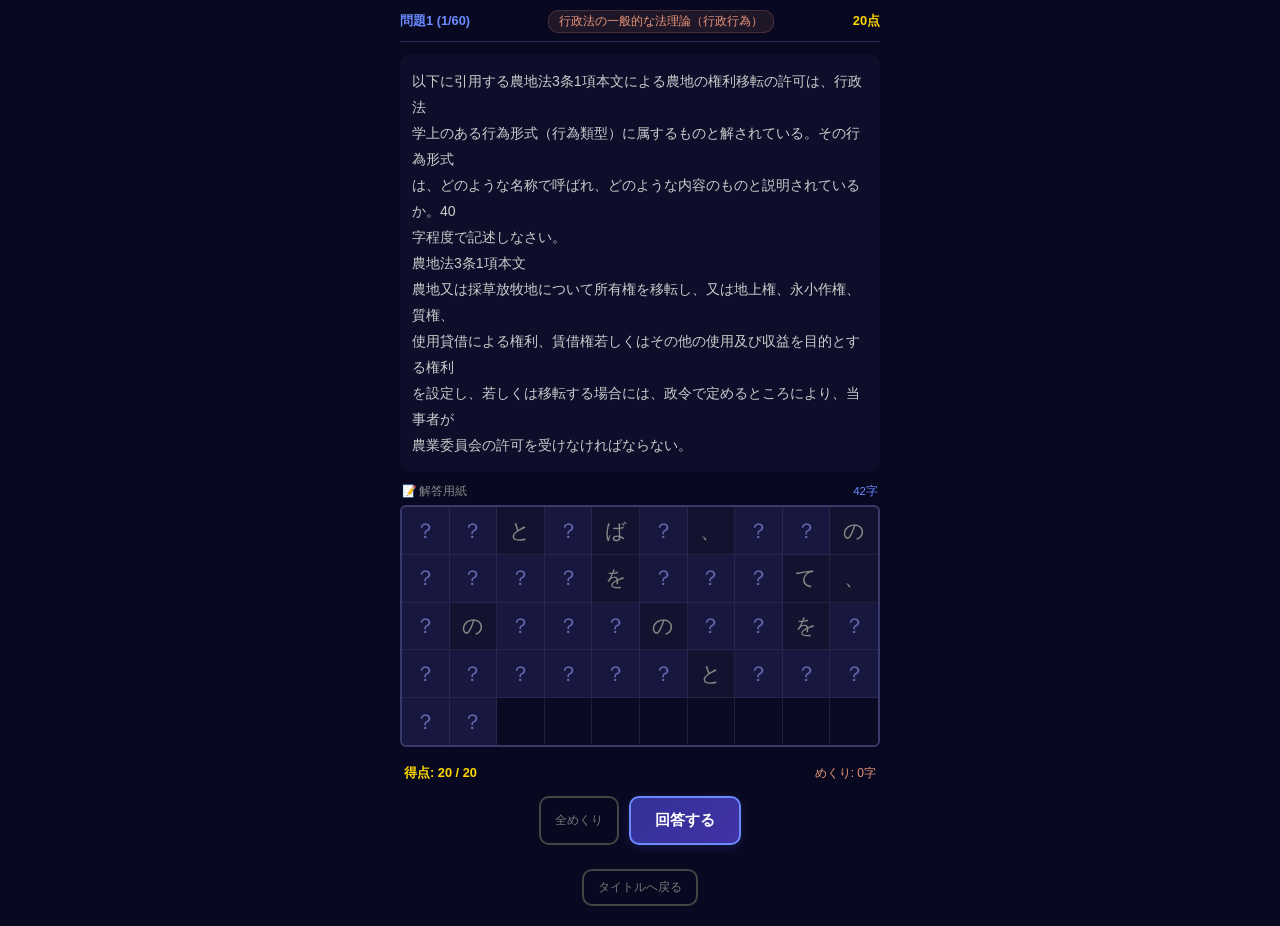
==== kijutsushiki_v2.html @ 8e0cc391 "feat: 記述式モード・多肢選択モードのUI統合および問題データの追加" ====
<!DOCTYPE html>
<html lang="ja">
<head>
<meta charset="UTF-8">
<meta name="viewport" content="width=device-width, initial-scale=1.0, maximum-scale=1.0, user-scalable=no">
<title>記述式 - プロトタイプv2</title>
<style>
* { margin: 0; padding: 0; box-sizing: border-box; }

:root {
    --bg-deep: #080820;
    --bg-card: rgba(15, 15, 45, 0.9);
    --bg-subtle: rgba(255,255,255,0.03);
    --border: #2a2a5a;
    --border-light: #3a3a6a;
    --text: #d8d8e8;
    --text-dim: #888;
    --text-faint: #555;
    --accent: #6a8aff;
    --accent-dim: #4a4a8a;
    --gold: #ffd700;
    --green: #4caf50;
    --green-dim: rgba(76, 175, 80, 0.15);
    --orange: #e9967a;
    --red: #ff6b6b;
    --particle-bg: rgba(255,255,255,0.02);
}

body {
    background: var(--bg-deep);
    color: var(--text);
    font-family: 'Hiragino Kaku Gothic ProN', 'Noto Sans JP', sans-serif;
    min-height: 100vh;
    min-height: 100dvh;
    overflow-x: hidden;
}

/* ========== SCREEN CONTAINER ========== */
.screen {
    display: none;
    max-width: 500px;
    margin: 0 auto;
    padding: 0 10px;
}
.screen.active { display: block; }

/* ========== HEADER ========== */
.q-header {
    position: sticky;
    top: 0;
    z-index: 10;
    background: var(--bg-deep);
    padding: 10px 0 8px;
    border-bottom: 1px solid var(--border);
    display: flex;
    justify-content: space-between;
    align-items: center;
}

.q-header .q-num {
    font-size: 0.8rem;
    color: var(--accent);
    font-weight: bold;
}

.q-header .q-cat {
    font-size: 0.75rem;
    color: var(--orange);
    background: rgba(233, 150, 122, 0.1);
    padding: 2px 10px;
    border-radius: 10px;
    border: 1px solid rgba(233, 150, 122, 0.2);
}

.q-header .q-score {
    font-size: 0.8rem;
    color: var(--gold);
    font-weight: bold;
}

/* ========== 問題文 ========== */
.q-text-box {
    margin: 12px 0;
    padding: 14px 12px;
    background: var(--bg-card);
    border-radius: 10px;
    font-size: 0.88rem;
    line-height: 1.85;
    color: #ccc;
}

.q-text-box .q-instruction {
    display: block;
    margin-top: 8px;
    font-size: 0.8rem;
    color: var(--accent);
    font-style: italic;
}

/* ========== 作文用紙（解答グリッド） ========== */
.sheet-area {
    margin: 0 0 10px;
}

.sheet-label {
    display: flex;
    justify-content: space-between;
    align-items: center;
    font-size: 0.72rem;
    color: var(--text-dim);
    margin-bottom: 6px;
    padding: 0 2px;
}

.sheet-label .char-info {
    color: var(--accent);
}

.grid-wrap {
    border: 2px solid var(--border-light);
    border-radius: 6px;
    overflow: hidden;
    background: var(--bg-card);
}

.grid {
    display: flex;
    flex-wrap: wrap;
}

.cell {
    width: calc(100% / 10);
    aspect-ratio: 1;
    display: flex;
    align-items: center;
    justify-content: center;
    font-size: clamp(0.9rem, 4vw, 1.3rem);
    border-right: 1px solid rgba(60, 60, 100, 0.4);
    border-bottom: 1px solid rgba(60, 60, 100, 0.4);
    position: relative;
    cursor: default;
    user-select: none;
    transition: all 0.2s;
    color: var(--text);
}

/* 行番号の区切り線 */
.cell:nth-child(10n) {
    border-right: none;
}

/* 最終行の下線を消す */
.grid > .cell:nth-last-child(-n+10) {
    border-bottom: none;
}

/* リード文 */
.cell.lead {
    color: #999;
    background: rgba(255,255,255, 0.015);
}

/* 助詞（最初から見える） */
.cell.particle {
    color: #888;
    background: var(--particle-bg);
}

/* 隠れマス */
.cell.hidden {
    color: #6666aa;
    background: rgba(40, 40, 100, 0.35);
    cursor: pointer;
}

.cell.hidden:active {
    background: rgba(70, 70, 140, 0.5);
}

/* めくったマス */
.cell.revealed {
    color: var(--gold);
    background: rgba(255, 215, 0, 0.06);
    animation: revealPop 0.25s ease;
}

@keyframes revealPop {
    0% { transform: scale(0.8); opacity: 0; }
    60% { transform: scale(1.1); }
    100% { transform: scale(1); opacity: 1; }
}

/* 採点キーワードのマス（下線付き） */
.cell.kw {
    border-bottom: 2px solid transparent;
}
.cell.kw.revealed {
    border-bottom-color: var(--green);
}

/* 空マス */
.cell.empty {
    background: rgba(8, 8, 30, 0.6);
    cursor: default;
}

/* ========== 得点 / めくり情報 ========== */
.info-bar {
    display: flex;
    justify-content: space-between;
    align-items: center;
    padding: 8px 4px;
    font-size: 0.8rem;
}

.info-bar .score-part {
    color: var(--gold);
    font-weight: bold;
}

.info-bar .reveal-part {
    color: var(--orange);
    font-size: 0.75rem;
}

/* ========== ボタン群 ========== */
.btn-area {
    display: flex;
    gap: 10px;
    justify-content: center;
    padding: 6px 0 24px;
}

.btn {
    padding: 12px 24px;
    border: 2px solid var(--accent-dim);
    background: rgba(40, 40, 100, 0.5);
    color: var(--text);
    border-radius: 10px;
    font-size: 0.95rem;
    cursor: pointer;
    transition: all 0.15s;
    font-family: inherit;
    -webkit-tap-highlight-color: transparent;
}

.btn:active {
    transform: scale(0.96);
}

.btn.primary {
    background: linear-gradient(135deg, rgba(60,60,180,0.8), rgba(80,60,200,0.8));
    border-color: var(--accent);
    color: #fff;
    font-weight: bold;
    box-shadow: 0 2px 12px rgba(100, 100, 255, 0.2);
}

.btn.ghost {
    font-size: 0.78rem;
    padding: 8px 14px;
    border-color: #444;
    color: #777;
    background: transparent;
}

/* ================================================================ */
/* =================== 解説画面 (Result Screen) =================== */
/* ================================================================ */

.result-wrap {
    padding-bottom: 40px;
}

/* --- スコアヘッダー --- */
.result-score-header {
    text-align: center;
    padding: 20px 0 16px;
}

.result-big-score {
    font-size: 3rem;
    font-weight: 900;
    background: linear-gradient(180deg, #ffd700 0%, #ff9500 100%);
    -webkit-background-clip: text;
    -webkit-text-fill-color: transparent;
    line-height: 1;
}

.result-big-score .denom {
    font-size: 1.2rem;
    -webkit-text-fill-color: #666;
}

.result-grade {
    font-size: 0.9rem;
    margin-top: 6px;
    padding: 3px 16px;
    border-radius: 12px;
    display: inline-block;
}

.result-grade.excellent {
    color: var(--gold);
    background: rgba(255, 215, 0, 0.1);
    border: 1px solid rgba(255, 215, 0, 0.2);
}

.result-grade.good {
    color: var(--green);
    background: var(--green-dim);
    border: 1px solid rgba(76, 175, 80, 0.2);
}

.result-grade.fair {
    color: var(--orange);
    background: rgba(233, 150, 122, 0.1);
    border: 1px solid rgba(233, 150, 122, 0.2);
}

.result-grade.poor {
    color: var(--red);
    background: rgba(255, 107, 107, 0.1);
    border: 1px solid rgba(255, 107, 107, 0.2);
}

/* --- 統計カード --- */
.stats-cards {
    display: flex;
    gap: 8px;
    margin: 12px 0 16px;
}

.stat-card {
    flex: 1;
    text-align: center;
    padding: 10px 4px;
    background: var(--bg-card);
    border-radius: 10px;
    border: 1px solid var(--border);
}

.stat-card .sv {
    font-size: 1.3rem;
    font-weight: bold;
}

.stat-card .sv.gold { color: var(--gold); }
.stat-card .sv.green { color: var(--green); }
.stat-card .sv.red { color: var(--red); }

.stat-card .sl {
    font-size: 0.65rem;
    color: var(--text-dim);
    margin-top: 2px;
}

/* --- セクションタイトル --- */
.sec-title {
    font-size: 0.78rem;
    color: var(--accent);
    font-weight: bold;
    padding: 12px 0 6px;
    border-bottom: 1px solid var(--border);
    margin-bottom: 10px;
    display: flex;
    align-items: center;
    gap: 6px;
}

.sec-title .sec-icon {
    font-size: 0.9rem;
}

/* --- 問題文（解説画面） --- */
.r-question {
    font-size: 0.82rem;
    line-height: 1.7;
    color: #aaa;
    padding: 10px 12px;
    background: var(--bg-card);
    border-radius: 8px;
    margin-bottom: 16px;
}

/* --- 模範解答 --- */
.r-model-answer {
    padding: 14px;
    background: var(--bg-card);
    border-radius: 10px;
    font-size: 0.95rem;
    line-height: 1.9;
    color: #e8e8e8;
    margin-bottom: 16px;
    position: relative;
}

.r-model-answer .kw-mark {
    color: var(--green);
    font-weight: bold;
    border-bottom: 2px solid var(--green);
    padding-bottom: 1px;
}

.r-model-answer .lead-mark {
    color: #999;
}

/* --- 採点基準カード --- */
.criteria-list {
    display: flex;
    flex-direction: column;
    gap: 8px;
    margin-bottom: 16px;
}

.criteria-card {
    display: flex;
    align-items: center;
    gap: 10px;
    padding: 12px;
    background: var(--bg-card);
    border-radius: 10px;
    border: 1px solid var(--border);
    transition: border-color 0.3s;
}

.criteria-card.hit {
    border-color: var(--green);
    background: rgba(76, 175, 80, 0.05);
}

.criteria-card.miss {
    border-color: var(--red);
    background: rgba(255, 107, 107, 0.03);
}

.criteria-card .c-status {
    width: 28px;
    height: 28px;
    border-radius: 50%;
    display: flex;
    align-items: center;
    justify-content: center;
    font-size: 0.9rem;
    flex-shrink: 0;
}

.criteria-card.hit .c-status {
    background: var(--green-dim);
    color: var(--green);
}

.criteria-card.miss .c-status {
    background: rgba(255, 107, 107, 0.1);
    color: var(--red);
}

.criteria-card .c-body {
    flex: 1;
    min-width: 0;
}

.criteria-card .c-keyword {
    font-size: 0.9rem;
    font-weight: bold;
    color: #ddd;
    word-break: break-all;
}

.criteria-card.hit .c-keyword {
    color: var(--green);
}

.criteria-card .c-desc {
    font-size: 0.7rem;
    color: var(--text-dim);
    margin-top: 2px;
}

.criteria-card .c-pts {
    font-size: 1rem;
    font-weight: bold;
    color: var(--gold);
    flex-shrink: 0;
    min-width: 36px;
    text-align: right;
}

.criteria-card.miss .c-pts {
    color: var(--text-faint);
    text-decoration: line-through;
}

/* --- 解説テキスト --- */
.r-explanation {
    padding: 12px;
    background: rgba(100, 138, 255, 0.05);
    border-radius: 10px;
    border: 1px solid rgba(100, 138, 255, 0.15);
    font-size: 0.82rem;
    line-height: 1.8;
    color: #bbb;
    margin-bottom: 16px;
}

.r-explanation .exp-point {
    color: var(--accent);
    font-weight: bold;
}

/* --- 採点者の目 --- */
.r-scorer-note {
    padding: 14px;
    background: rgba(233, 150, 122, 0.06);
    border-radius: 10px;
    border: 1px solid rgba(233, 150, 122, 0.15);
    font-size: 0.8rem;
    line-height: 1.75;
    color: #bbb;
    margin-bottom: 16px;
    position: relative;
}

.r-scorer-note .scorer-label {
    display: inline-block;
    background: var(--orange);
    color: #1a1a2e;
    font-size: 0.7rem;
    font-weight: bold;
    padding: 2px 10px;
    border-radius: 6px;
    margin-bottom: 8px;
}

/* --- 出典 --- */
.r-source {
    font-size: 0.72rem;
    color: var(--text-faint);
    text-align: right;
    margin-bottom: 20px;
}

/* --- 解説画面ボタン --- */
.result-btn-area {
    display: flex;
    gap: 10px;
    justify-content: center;
    padding: 10px 0 30px;
}

/* ========== ユーティリティ ========== */
.util-hidden { display: none !important; }

/* ========== スクロールバー ========== */
::-webkit-scrollbar { width: 4px; }
::-webkit-scrollbar-track { background: transparent; }
::-webkit-scrollbar-thumb { background: #333; border-radius: 2px; }
</style>
</head>
<body>

<!-- ============================================== -->
<!-- ============= 問題画面 ======================= -->
<!-- ============================================== -->
<div class="screen active" id="question-screen">

    <div class="q-header">
        <span class="q-num" id="q-num">Q.1 / 3</span>
        <span class="q-cat" id="q-cat">行政法</span>
        <span class="q-score" id="q-score-live">20点</span>
    </div>

    <div class="q-text-box" id="q-text">
        <!-- 問題文がここに入る -->
    </div>

    <div class="sheet-area">
        <div class="sheet-label">
            <span>📝 解答用紙</span>
            <span class="char-info" id="char-info">40字</span>
        </div>
        <div class="grid-wrap">
            <div class="grid" id="answer-grid">
                <!-- セルがここに生成される -->
            </div>
        </div>
    </div>

    <div class="info-bar">
        <span class="score-part">得点: <span id="live-score">20</span> / 20</span>
        <span class="reveal-part">めくり: <span id="reveal-count">0</span>字</span>
    </div>

    <div class="btn-area">
        <button class="btn ghost" id="btn-peek">全めくり</button>
        <button class="btn primary" id="btn-answer">回答する</button>
    </div>
    <div style="text-align:center; padding-bottom: 20px;">
        <button class="btn ghost" onclick="window.location.href='index.html'">タイトルへ戻る</button>
    </div>
</div>

<!-- ============================================== -->
<!-- ============= 解説画面 ======================= -->
<!-- ============================================== -->
<div class="screen" id="result-screen">
    <div class="result-wrap">

        <!-- スコア -->
        <div class="result-score-header">
            <div class="result-big-score" id="r-score">16 <span class="denom">/ 20</span></div>
            <div class="result-grade good" id="r-grade">よくできました！</div>
        </div>

        <!-- 統計 -->
        <div class="stats-cards">
            <div class="stat-card">
                <div class="sv gold" id="r-stat-score">16</div>
                <div class="sl">獲得点</div>
            </div>
            <div class="stat-card">
                <div class="sv green" id="r-stat-revealed">5</div>
                <div class="sl">めくった字</div>
            </div>
            <div class="stat-card">
                <div class="sv red" id="r-stat-penalty">-4</div>
                <div class="sl">減点</div>
            </div>
            <div class="stat-card">
                <div class="sv" id="r-stat-total" style="color:#aaa">40</div>
                <div class="sl">全体文字数</div>
            </div>
        </div>

        <!-- 問題文 -->
        <div class="sec-title"><span class="sec-icon">📋</span> 問題</div>
        <div class="r-question" id="r-question"></div>

        <!-- 模範解答 -->
        <div class="sec-title"><span class="sec-icon">✍️</span> 模範解答</div>
        <div class="r-model-answer" id="r-model-answer"></div>

        <!-- 採点基準 -->
        <div class="sec-title"><span class="sec-icon">📊</span> 採点基準</div>
        <div class="criteria-list" id="r-criteria"></div>

        <!-- 解説 -->
        <div class="sec-title" id="r-exp-title"><span class="sec-icon">💡</span> 解説</div>
        <div class="r-explanation" id="r-explanation"></div>

        <!-- 採点者の目 -->
        <div class="r-scorer-note util-hidden" id="r-scorer-note">
            <div class="scorer-label">🧑‍🏫 採点者の目</div>
            <div id="r-scorer-note-text"></div>
        </div>

        <!-- 出典 -->
        <div class="r-source" id="r-source"></div>

        <!-- ボタン -->
        <div class="result-btn-area">
            <button class="btn ghost" id="btn-back">もう一度</button>
            <button class="btn primary" id="btn-next">次の問題 →</button>
        </div>
        <div style="text-align:center; padding-bottom: 20px;">
            <button class="btn ghost" onclick="window.location.href='index.html'">タイトルへ戻る</button>
        </div>

    </div>
</div>

<script src="kijutsushiki_data.js?v=20260617b"></script>
<script>
// ===== 助詞判定 =====
function shouldShow(char, idx, text) {
    const ALWAYS = new Set('はがをにでともへやかてただなば。、（）「」の'.split(''));
    if (ALWAYS.has(char)) return true;
    if (/[ぁ-ん]/.test(char)) {
        const prev = idx > 0 ? text[idx-1] : '';
        const next = idx < text.length - 1 ? text[idx+1] : '';
        const isKK = c => /[一-龥ァ-ヶ]/.test(c);
        if (isKK(prev) && isKK(next)) return true;
        if (isKK(prev) && (next === '。' || next === '、' || next === '' || idx === text.length - 1)) return true;
    }
    return false;
}

// ===== 採点基準の範囲取得 =====
function getCriteriaRanges(fullAnswer, criteria) {
    const ranges = [];
    criteria.forEach(c => {
        const start = fullAnswer.indexOf(c.text);
        if (start >= 0) {
            ranges.push({ start, end: start + c.text.length, points: c.points, text: c.text });
        }
    });
    return ranges;
}

// ===== メインゲーム =====
class KijutsushikiV2 {
    constructor() {
        this.questions = KIJUTSUSHIKI_DATA;
        
        const params = new URLSearchParams(window.location.search);
        this.idx = params.has('q') ? parseInt(params.get('q')) || 0 : 0;
        if (this.idx < 0 || this.idx >= this.questions.length) this.idx = 0;

        this.revealed = new Set();
        this.revealCount = 0;

        document.getElementById('btn-answer').onclick = () => this.showResult();
        document.getElementById('btn-peek').onclick   = () => this.revealAll();
        document.getElementById('btn-next').onclick   = () => this.next();
        document.getElementById('btn-back').onclick   = () => this.retry();

        this.load();
    }

    load() {
        const q = this.questions[this.idx];
        this.revealed = new Set();
        this.revealCount = 0;

        // 画面切替
        document.getElementById('question-screen').classList.add('active');
        document.getElementById('result-screen').classList.remove('active');

        // ヘッダー
        document.getElementById('q-num').textContent = `問題${q.number || this.idx + 1} (${this.idx + 1}/${this.questions.length})`;
        document.getElementById('q-cat').textContent = q.section;

        // 問題文（\nを<br>に変換）
        const textEl = document.getElementById('q-text');
        textEl.innerHTML = q.question.replace(/\n/g, '<br>');

        // 解答文
        const full = q.fullAnswer || (q.leadText || '') + q.modelAnswer;
        this.fullAnswer = full;
        this.criteria = q.criteria;
        this.criteriaRanges = getCriteriaRanges(full, q.criteria);
        const leadLen = q.leadText ? q.leadText.length : 0;

        document.getElementById('char-info').textContent = `${full.length}字`;

        // グリッド生成
        const grid = document.getElementById('answer-grid');
        grid.innerHTML = '';
        const cols = 10;
        const rows = Math.ceil(full.length / cols);
        const total = rows * cols;

        for (let i = 0; i < total; i++) {
            const cell = document.createElement('div');
            cell.className = 'cell';
            cell.dataset.i = i;

            if (i < full.length) {
                const ch = full[i];
                cell.textContent = ch;

                // キーワード範囲
                const inKw = this.criteriaRanges.some(r => i >= r.start && i < r.end);
                if (inKw) cell.classList.add('kw');

                // キーワード範囲内かどうか
                const inKwRange = this.criteriaRanges.some(r => i >= r.start && i < r.end);

                if (i < leadLen) {
                    cell.classList.add('lead');
                } else if (!inKwRange && shouldShow(ch, i, full)) {
                    // キーワード範囲外の助詞だけ見せる
                    cell.classList.add('particle');
                } else {
                    cell.classList.add('hidden');
                    cell.dataset.char = ch;
                    cell.textContent = '？';
                    cell.onclick = () => this.reveal(cell, i);
                }
            } else {
                cell.classList.add('empty');
            }
            grid.appendChild(cell);
        }

        this.updateScore();
        window.scrollTo(0, 0);
    }

    reveal(cell, idx) {
        if (this.revealed.has(idx)) return;
        this.revealed.add(idx);
        this.revealCount++;
        cell.classList.remove('hidden');
        cell.classList.add('revealed');
        cell.textContent = cell.dataset.char;  // 本来の文字に戻す
        cell.onclick = null;
        this.updateScore();
    }

    revealAll() {
        document.querySelectorAll('.cell.hidden').forEach(c => {
            this.reveal(c, parseInt(c.dataset.i));
        });
    }

    updateScore() {
        const hiddenTotal = document.querySelectorAll('.cell.hidden, .cell.revealed').length;
        const penalty = hiddenTotal > 0 ? Math.floor((this.revealCount / hiddenTotal) * 20) : 0;
        const score = Math.max(0, 20 - penalty);
        document.getElementById('live-score').textContent = score;
        document.getElementById('q-score-live').textContent = `${score}点`;
        document.getElementById('reveal-count').textContent = this.revealCount;
        this.score = score;
        this.penalty = penalty;
    }

    // ===== 解説画面 =====
    showResult() {
        document.getElementById('question-screen').classList.remove('active');
        document.getElementById('result-screen').classList.add('active');

        const q = this.questions[this.idx];

        // スコア
        document.getElementById('r-score').innerHTML = `${this.score} <span class="denom">/ 20</span>`;

        // グレード
        const gradeEl = document.getElementById('r-grade');
        gradeEl.className = 'result-grade';
        if (this.score >= 18) {
            gradeEl.textContent = '🌟 完璧！';
            gradeEl.classList.add('excellent');
        } else if (this.score >= 14) {
            gradeEl.textContent = '✨ よくできました！';
            gradeEl.classList.add('good');
        } else if (this.score >= 8) {
            gradeEl.textContent = '📖 もう少し！';
            gradeEl.classList.add('fair');
        } else {
            gradeEl.textContent = '📚 復習しましょう';
            gradeEl.classList.add('poor');
        }

        // 統計
        document.getElementById('r-stat-score').textContent = this.score;
        document.getElementById('r-stat-revealed').textContent = this.revealCount;
        document.getElementById('r-stat-penalty').textContent = this.penalty > 0 ? `-${this.penalty}` : '0';
        document.getElementById('r-stat-total').textContent = this.fullAnswer.length;

        // 問題文（改行対応）
        document.getElementById('r-question').innerHTML = q.question.replace(/\n/g, '<br>');

        // 模範解答（キーワードハイライト）
        const leadLen = q.leadText ? q.leadText.length : 0;
        let html = '';
        const ranges = [...this.criteriaRanges].sort((a, b) => a.start - b.start);

        for (let i = 0; i < this.fullAnswer.length; i++) {
            const ch = this.fullAnswer[i];
            const inKw = ranges.find(r => i >= r.start && i < r.end);

            if (i < leadLen) {
                html += `<span class="lead-mark">${ch}</span>`;
            } else if (inKw) {
                html += `<span class="kw-mark">${ch}</span>`;
            } else {
                html += ch;
            }
        }
        document.getElementById('r-model-answer').innerHTML = html;

        // 採点基準カード
        const criteriaEl = document.getElementById('r-criteria');
        criteriaEl.innerHTML = '';

        // どのキーワードをめくったか判定（全文字めくったら hit）
        q.criteria.forEach((c, ci) => {
            const range = ranges.find(r => r.text === c.text);
            let hit = false;
            if (range) {
                // そのキーワード範囲内のhiddenだった文字が全部revealedかどうか
                hit = true;
                for (let j = range.start; j < range.end; j++) {
                    const cell = document.querySelector(`.cell[data-i="${j}"]`);
                    if (cell && cell.classList.contains('hidden')) {
                        hit = false; // まだ隠れてる = 見てない
                        break;
                    }
                }
            }

            const card = document.createElement('div');
            card.className = `criteria-card ${hit ? 'hit' : 'miss'}`;
            card.innerHTML = `
                <div class="c-status">${hit ? '✓' : '✗'}</div>
                <div class="c-body">
                    <div class="c-keyword">「${c.text}」</div>
                </div>
                <div class="c-pts">${c.points}点</div>
            `;
            criteriaEl.appendChild(card);
        });

        // 解説（データにexplanationがあれば表示、なければ非表示）
        const expEl = document.getElementById('r-explanation');
        if (q.explanation) {
            expEl.innerHTML = q.explanation.replace(/\n/g, '<br>');
            expEl.style.display = '';
            document.getElementById('r-exp-title').style.display = '';
        } else {
            expEl.style.display = 'none';
            document.getElementById('r-exp-title').style.display = 'none';
        }

        // 採点者の目
        const scorerEl = document.getElementById('r-scorer-note');
        if (q.scorerNote) {
            document.getElementById('r-scorer-note-text').innerHTML = q.scorerNote.replace(/\n/g, '<br>');
            scorerEl.classList.remove('util-hidden');
        } else {
            scorerEl.classList.add('util-hidden');
        }

        // 出典
        document.getElementById('r-source').textContent = q.source ? `出典：${q.source}` : '';

        // ボタン
        document.getElementById('btn-next').textContent =
            this.idx < this.questions.length - 1 ? '次の問題 →' : '最初に戻る';

        window.scrollTo(0, 0);
    }

    next() {
        this.idx = (this.idx + 1) % this.questions.length;
        this.load();
    }

    retry() {
        this.load();
    }
}

document.addEventListener('DOMContentLoaded', () => new KijutsushikiV2());
</script>
</body>
</html>
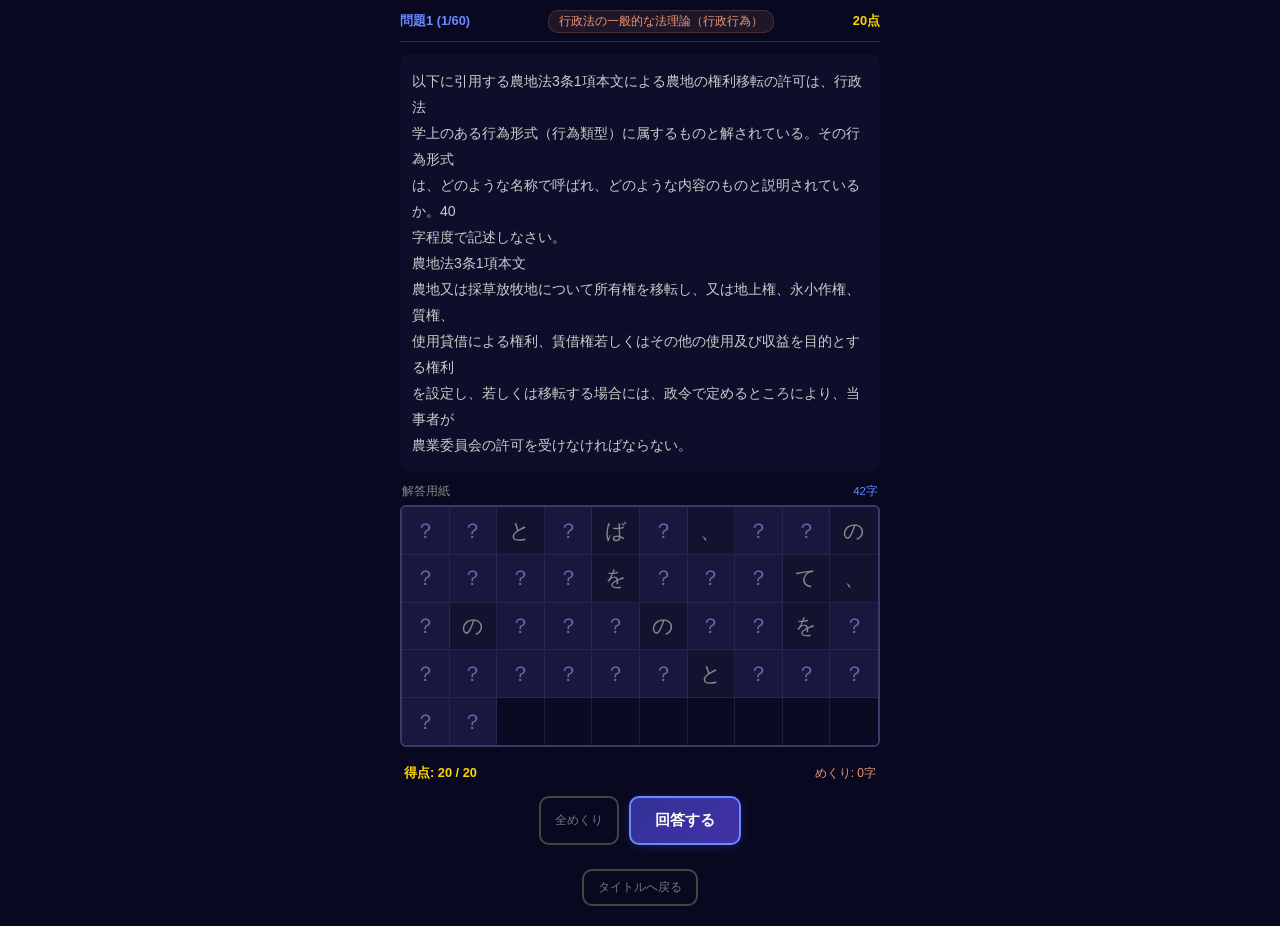
==== commit cb04778a: "style: 記述式の問題文・解説の改行位置を意味のある単位で整理し、全画面から絵文字を撤廃" ====
--- a/kijutsushiki_v2.html
+++ b/kijutsushiki_v2.html
@@ -577,7 +577,7 @@
 
     <div class="sheet-area">
         <div class="sheet-label">
-            <span>📝 解答用紙</span>
+            <span>解答用紙</span>
             <span class="char-info" id="char-info">40字</span>
         </div>
         <div class="grid-wrap">
@@ -634,24 +634,24 @@
         </div>
 
         <!-- 問題文 -->
-        <div class="sec-title"><span class="sec-icon">📋</span> 問題</div>
+        <div class="sec-title"><span class="sec-icon"></span> 問題</div>
         <div class="r-question" id="r-question"></div>
 
         <!-- 模範解答 -->
-        <div class="sec-title"><span class="sec-icon">✍️</span> 模範解答</div>
+        <div class="sec-title"><span class="sec-icon"></span> 模範解答</div>
         <div class="r-model-answer" id="r-model-answer"></div>
 
         <!-- 採点基準 -->
-        <div class="sec-title"><span class="sec-icon">📊</span> 採点基準</div>
+        <div class="sec-title"><span class="sec-icon"></span> 採点基準</div>
         <div class="criteria-list" id="r-criteria"></div>
 
         <!-- 解説 -->
-        <div class="sec-title" id="r-exp-title"><span class="sec-icon">💡</span> 解説</div>
+        <div class="sec-title" id="r-exp-title"><span class="sec-icon"></span> 解説</div>
         <div class="r-explanation" id="r-explanation"></div>
 
         <!-- 採点者の目 -->
         <div class="r-scorer-note util-hidden" id="r-scorer-note">
-            <div class="scorer-label">🧑‍🏫 採点者の目</div>
+            <div class="scorer-label">採点者の目</div>
             <div id="r-scorer-note-text"></div>
         </div>
 
@@ -830,16 +830,16 @@
         const gradeEl = document.getElementById('r-grade');
         gradeEl.className = 'result-grade';
         if (this.score >= 18) {
-            gradeEl.textContent = '🌟 完璧！';
+            gradeEl.textContent = '完璧！';
             gradeEl.classList.add('excellent');
         } else if (this.score >= 14) {
-            gradeEl.textContent = '✨ よくできました！';
+            gradeEl.textContent = 'よくできました！';
             gradeEl.classList.add('good');
         } else if (this.score >= 8) {
-            gradeEl.textContent = '📖 もう少し！';
+            gradeEl.textContent = 'もう少し！';
             gradeEl.classList.add('fair');
         } else {
-            gradeEl.textContent = '📚 復習しましょう';
+            gradeEl.textContent = '復習しましょう';
             gradeEl.classList.add('poor');
         }
 
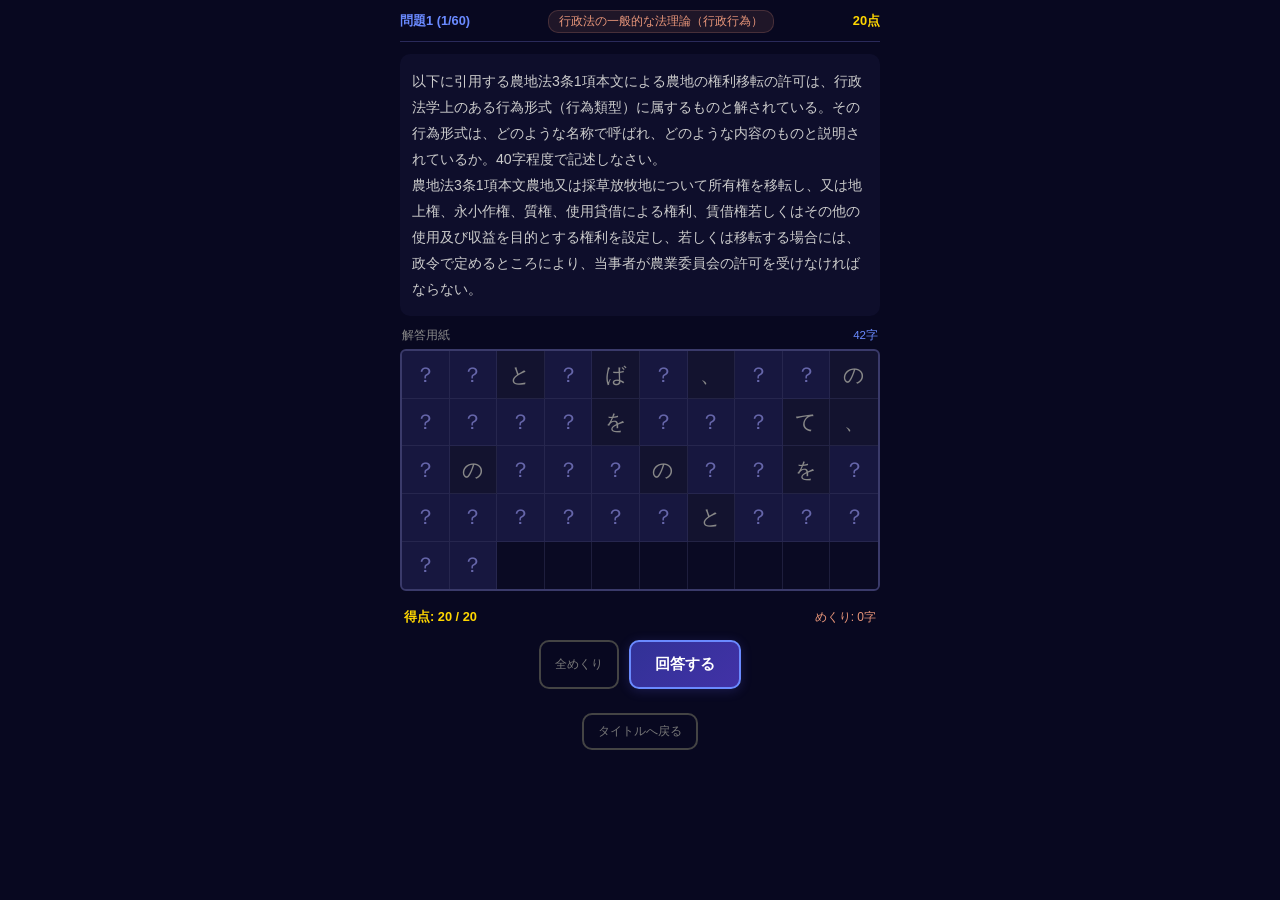
==== commit 253f8209: "fix: 記述式の改行を完全修正・解説をセクション別に整形表示・多肢選択の全分野ボタン削除" ====
--- a/kijutsushiki_v2.html
+++ b/kijutsushiki_v2.html
@@ -507,6 +507,38 @@
 .r-explanation .exp-point {
     color: var(--accent);
     font-weight: bold;
+}
+
+.exp-score-bar {
+    display: inline-block;
+    background: rgba(100, 100, 255, 0.15);
+    border: 1px solid rgba(100, 100, 255, 0.3);
+    border-radius: 6px;
+    padding: 3px 12px;
+    font-size: 0.8rem;
+    color: var(--accent);
+    font-weight: bold;
+    margin: 6px 0 10px;
+    letter-spacing: 0.1em;
+}
+
+.exp-para {
+    margin: 0 0 10px;
+    padding-left: 0;
+    line-height: 1.8;
+    font-size: 0.85rem;
+    color: #ccc;
+}
+
+.exp-plain {
+    margin: 0 0 8px;
+    line-height: 1.8;
+    font-size: 0.82rem;
+    color: #aaa;
+    padding: 4px 8px;
+    background: rgba(255,255,255,0.03);
+    border-radius: 4px;
+    border-left: 2px solid rgba(138, 180, 248, 0.3);
 }
 
 /* --- 採点者の目 --- */
@@ -686,6 +718,42 @@
     return false;
 }
 
+// ===== 解説テキストをHTML構造に変換 =====
+function renderExplanation(text) {
+    if (!text) return '';
+    const lines = text.split('\n');
+    const scoreOnly = /^\d+点$/;
+    const bulletFull = /^[①②③④⑤⑥⑦⑧⑨⑩]/;
+
+    // スコア行を1つにまとめる
+    const merged = [];
+    let scoreBuffer = [];
+    for (const line of lines) {
+        if (scoreOnly.test(line.trim())) {
+            scoreBuffer.push(line.trim());
+        } else {
+            if (scoreBuffer.length > 0) {
+                merged.push({ type: 'score', content: scoreBuffer.join(' / ') });
+                scoreBuffer = [];
+            }
+            merged.push({ type: bulletFull.test(line) ? 'bullet' : 'plain', content: line });
+        }
+    }
+    if (scoreBuffer.length > 0) {
+        merged.push({ type: 'score', content: scoreBuffer.join(' / ') });
+    }
+
+    return merged.map(item => {
+        if (item.type === 'score') {
+            return `<div class="exp-score-bar">${item.content}</div>`;
+        } else if (item.type === 'bullet') {
+            return `<p class="exp-para">${item.content}</p>`;
+        } else {
+            return `<p class="exp-plain">${item.content}</p>`;
+        }
+    }).join('');
+}
+
 // ===== 採点基準の範囲取得 =====
 function getCriteriaRanges(fullAnswer, criteria) {
     const ranges = [];
@@ -894,7 +962,7 @@
             const card = document.createElement('div');
             card.className = `criteria-card ${hit ? 'hit' : 'miss'}`;
             card.innerHTML = `
-                <div class="c-status">${hit ? '✓' : '✗'}</div>
+                <div class="c-status">${hit ? '○' : '×'}</div>
                 <div class="c-body">
                     <div class="c-keyword">「${c.text}」</div>
                 </div>
@@ -906,7 +974,7 @@
         // 解説（データにexplanationがあれば表示、なければ非表示）
         const expEl = document.getElementById('r-explanation');
         if (q.explanation) {
-            expEl.innerHTML = q.explanation.replace(/\n/g, '<br>');
+            expEl.innerHTML = renderExplanation(q.explanation);
             expEl.style.display = '';
             document.getElementById('r-exp-title').style.display = '';
         } else {
@@ -917,7 +985,7 @@
         // 採点者の目
         const scorerEl = document.getElementById('r-scorer-note');
         if (q.scorerNote) {
-            document.getElementById('r-scorer-note-text').innerHTML = q.scorerNote.replace(/\n/g, '<br>');
+            document.getElementById('r-scorer-note-text').innerHTML = renderExplanation(q.scorerNote);
             scorerEl.classList.remove('util-hidden');
         } else {
             scorerEl.classList.add('util-hidden');
